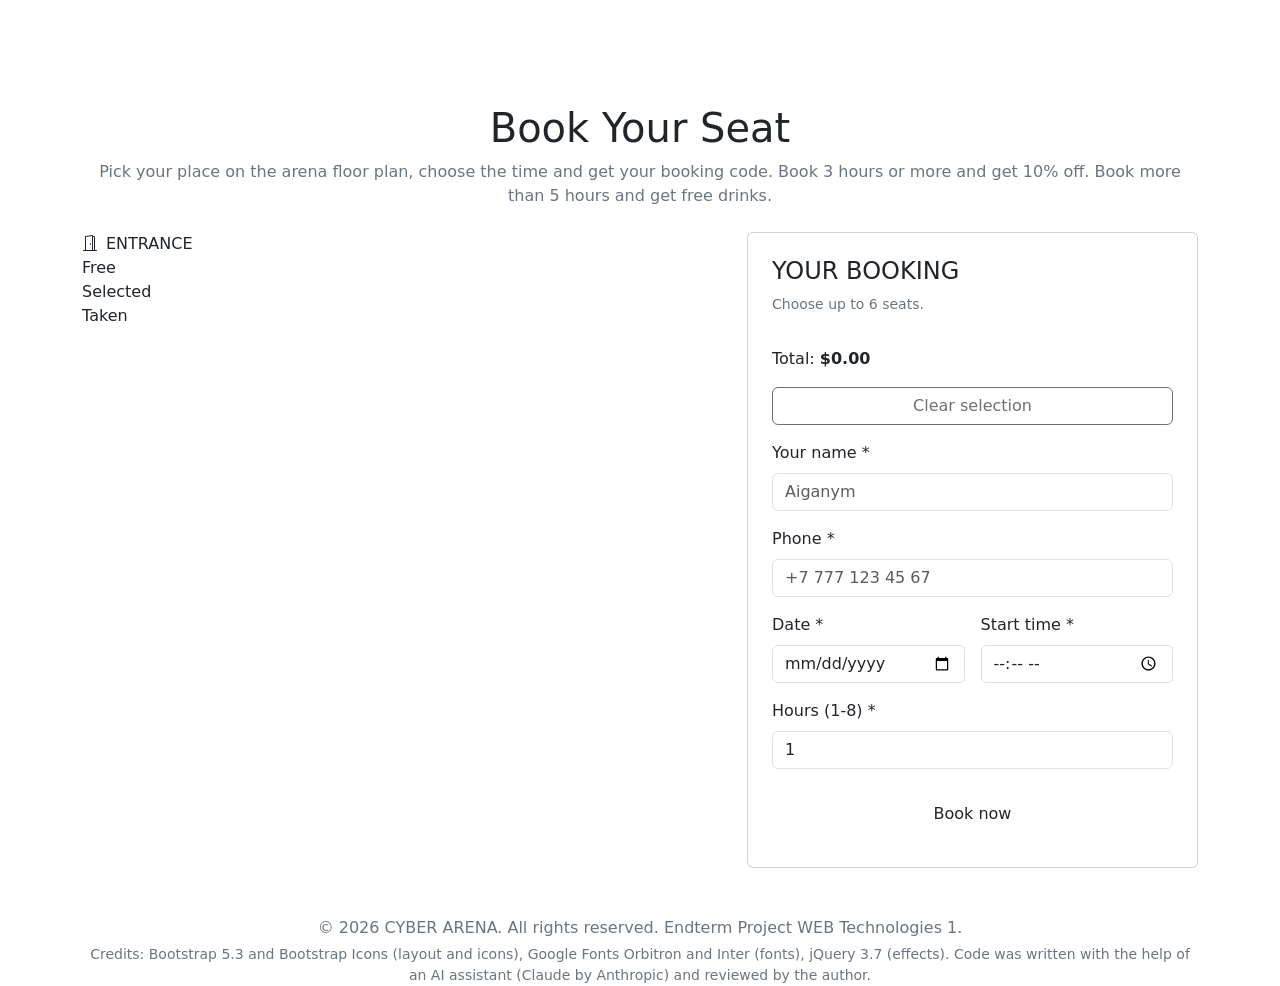
==== booking.html @ 6d7d7fb3 "Add files via upload Endterm: add booking, contact, photos" ====
<!DOCTYPE html>
<html lang="en">
<head>
  <meta charset="UTF-8">
  <meta name="viewport" content="width=device-width, initial-scale=1.0">
  <title>CYBER ARENA — Book a Seat</title>
  <link href="https://cdn.jsdelivr.net/npm/bootstrap@5.3.0/dist/css/bootstrap.min.css" rel="stylesheet">
  <link href="https://cdn.jsdelivr.net/npm/bootstrap-icons@1.10.0/font/bootstrap-icons.css" rel="stylesheet">
  <link rel="stylesheet" href="css/style.css">
</head>
<body>

  <header>
    <nav class="navbar navbar-expand-lg navbar-dark sticky-top" aria-label="Main">
      <div class="container">
        <a class="navbar-brand" href="index.html"><i class="bi bi-controller me-2" aria-hidden="true"></i>CYBER ARENA</a>
        <button class="navbar-toggler" type="button" data-bs-toggle="collapse" data-bs-target="#navbarNav" aria-controls="navbarNav" aria-expanded="false" aria-label="Toggle navigation">
          <span class="navbar-toggler-icon"></span>
        </button>
        <div class="collapse navbar-collapse" id="navbarNav">
          <ul class="navbar-nav ms-auto">
            <li class="nav-item"><a class="nav-link" href="index.html">Home</a></li>
            <li class="nav-item"><a class="nav-link" href="register.html">Register &amp; Pricing</a></li>
            <li class="nav-item"><a class="nav-link active" href="booking.html" aria-current="page">Book a Seat</a></li>
            <li class="nav-item"><a class="nav-link" href="contact.html">Contact</a></li>
          </ul>
        </div>
      </div>
    </nav>
  </header>

  <main class="container my-5">
    <h1 class="page-title text-center mb-2">Book Your Seat</h1>
    <p class="text-center text-secondary mb-4">Pick your place on the arena floor plan, choose the time and get your booking code. Book 3 hours or more and get 10% off. Book more than 5 hours and get free drinks.</p>

    <div class="row g-4">
      <div class="col-12 col-lg-7">
        <div class="floor-plan">
          <div class="entrance"><i class="bi bi-door-open me-2" aria-hidden="true"></i>ENTRANCE</div>
          <div id="seatMap"></div>
          <ul class="legend list-unstyled" aria-label="Legend">
            <li><span class="legend-box"></span> Free</li>
            <li><span class="legend-box selected"></span> Selected</li>
            <li><span class="legend-box taken"></span> Taken</li>
          </ul>
        </div>
        <p class="seat-error" id="seatError" role="alert"></p>
      </div>

      <div class="col-12 col-lg-5">
        <div class="card custom-card p-4 sticky-panel">
          <h2 class="h4 text-uppercase">Your booking</h2>
          <p class="small text-secondary" id="seatMessage" role="status">Choose up to 6 seats.</p>
          <ul class="summary-list list-unstyled" id="summaryList"></ul>
          <p class="discount-row" id="discountRow" hidden><i class="bi bi-stars me-1" aria-hidden="true"></i>10% discount for 3 hours or more is applied</p>
          <p class="perk-row" id="perkRow" hidden><i class="bi bi-cup-hot me-1" aria-hidden="true"></i>More than 5 hours: free drinks (tea, coffee or soda) for every player and a snack combo are included!</p>
          <p class="total-row">Total: <del class="old-price" id="oldTotal" hidden></del> <strong id="total">$0.00</strong> <span class="save-badge" id="saveBadge" hidden>-10%</span></p>
          <button type="button" class="btn btn-outline-neon mb-3" id="clearSeats" disabled>Clear selection</button>

          <div class="alert alert-neon" id="successMessage" role="status" style="display:none"></div>

          <form id="bookingForm" action="#" method="POST" novalidate>
            <div class="row g-3">
              <div class="col-12">
                <label for="fullName" class="form-label">Your name *</label>
                <input type="text" class="form-control" id="fullName" name="fullName" placeholder="Aiganym" autocomplete="name" aria-describedby="err-fullName">
                <div class="invalid-feedback" id="err-fullName"></div>
              </div>
              <div class="col-12">
                <label for="phone" class="form-label">Phone *</label>
                <input type="tel" class="form-control" id="phone" name="phone" placeholder="+7 777 123 45 67" autocomplete="tel" aria-describedby="err-phone">
                <div class="invalid-feedback" id="err-phone"></div>
              </div>
              <div class="col-12 col-sm-6">
                <label for="date" class="form-label">Date *</label>
                <input type="date" class="form-control" id="date" name="date" aria-describedby="err-date">
                <div class="invalid-feedback" id="err-date"></div>
              </div>
              <div class="col-12 col-sm-6">
                <label for="time" class="form-label">Start time *</label>
                <input type="time" class="form-control" id="time" name="time" aria-describedby="err-time">
                <div class="invalid-feedback" id="err-time"></div>
              </div>
              <div class="col-12">
                <label for="hours" class="form-label">Hours (1-8) *</label>
                <input type="number" class="form-control" id="hours" name="hours" value="1" inputmode="numeric" aria-describedby="err-hours">
                <div class="invalid-feedback" id="err-hours"></div>
              </div>
              <div class="col-12">
                <button type="submit" class="btn btn-pink w-100 py-3">Book now</button>
              </div>
            </div>
          </form>
        </div>
      </div>
    </div>
  </main>

  <footer class="text-center text-secondary">
    <div class="container">
      <p class="mb-1">&copy; 2026 CYBER ARENA. All rights reserved. Endterm Project WEB Technologies 1.</p>
      <p class="small mb-0">Credits: Bootstrap 5.3 and Bootstrap Icons (layout and icons), Google Fonts Orbitron and Inter (fonts), jQuery 3.7 (effects). Code was written with the help of an AI assistant (Claude by Anthropic) and reviewed by the author.</p>
    </div>
  </footer>

  <script src="https://cdn.jsdelivr.net/npm/bootstrap@5.3.0/dist/js/bootstrap.bundle.min.js"></script>
  <script src="https://code.jquery.com/jquery-3.7.1.min.js"></script>
  <script src="js/data.js"></script>
  <script src="js/validation.js"></script>
  <script src="js/seatmap.js"></script>
  <script src="js/effects.js"></script>
</body>
</html>
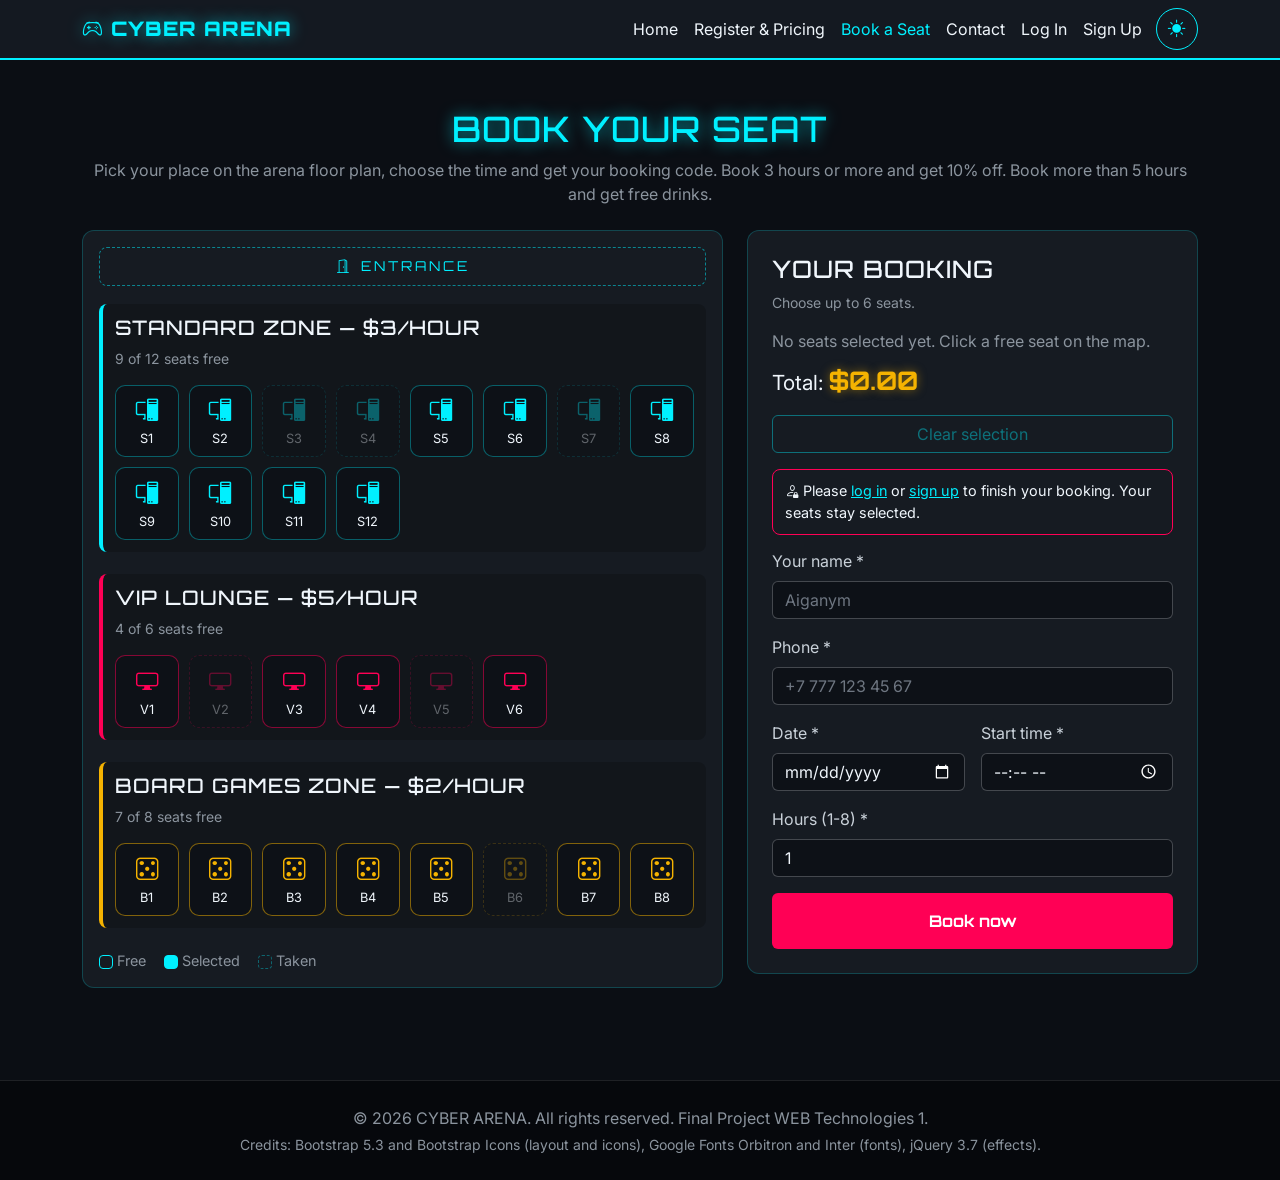
==== commit 91dc7773: "Final project: themes, login, profile, folders" ====
--- a/booking.html
+++ b/booking.html
@@ -1,28 +1,34 @@
 <!DOCTYPE html>
-<html lang="en">
+<html lang="en" data-bs-theme="dark">
 <head>
   <meta charset="UTF-8">
   <meta name="viewport" content="width=device-width, initial-scale=1.0">
   <title>CYBER ARENA — Book a Seat</title>
   <link href="https://cdn.jsdelivr.net/npm/bootstrap@5.3.0/dist/css/bootstrap.min.css" rel="stylesheet">
-  <link href="https://cdn.jsdelivr.net/npm/bootstrap-icons@1.10.0/font/bootstrap-icons.css" rel="stylesheet">
+  <link href="https://cdn.jsdelivr.net/npm/bootstrap-icons@1.11.3/font/bootstrap-icons.css" rel="stylesheet">
   <link rel="stylesheet" href="css/style.css">
+  <script src="js/theme.js"></script>
 </head>
 <body>
 
   <header>
-    <nav class="navbar navbar-expand-lg navbar-dark sticky-top" aria-label="Main">
+    <nav class="navbar navbar-expand-lg sticky-top" aria-label="Main">
       <div class="container">
         <a class="navbar-brand" href="index.html"><i class="bi bi-controller me-2" aria-hidden="true"></i>CYBER ARENA</a>
         <button class="navbar-toggler" type="button" data-bs-toggle="collapse" data-bs-target="#navbarNav" aria-controls="navbarNav" aria-expanded="false" aria-label="Toggle navigation">
           <span class="navbar-toggler-icon"></span>
         </button>
         <div class="collapse navbar-collapse" id="navbarNav">
-          <ul class="navbar-nav ms-auto">
+          <ul class="navbar-nav ms-auto align-items-lg-center">
             <li class="nav-item"><a class="nav-link" href="index.html">Home</a></li>
             <li class="nav-item"><a class="nav-link" href="register.html">Register &amp; Pricing</a></li>
-            <li class="nav-item"><a class="nav-link active" href="booking.html" aria-current="page">Book a Seat</a></li>
+            <li class="nav-item"><a class="nav-link active" aria-current="page" href="booking.html">Book a Seat</a></li>
             <li class="nav-item"><a class="nav-link" href="contact.html">Contact</a></li>
+            <li class="nav-item" data-auth="guest"><a class="nav-link" href="login.html">Log In</a></li>
+            <li class="nav-item" data-auth="guest"><a class="nav-link" href="signup.html">Sign Up</a></li>
+            <li class="nav-item" data-auth="user" hidden><a class="nav-link" href="profile.html"><i class="bi bi-person-circle me-1" aria-hidden="true"></i><span id="navUserName"></span> <span class="badge nav-count" id="navCount" hidden>0</span></a></li>
+            <li class="nav-item" data-auth="user" hidden><button type="button" class="nav-link" id="logoutBtn">Log Out</button></li>
+            <li class="nav-item"><button type="button" class="theme-toggle" id="themeToggle" aria-label="Switch to light mode" title="Light mode"><i class="bi bi-sun-fill" aria-hidden="true"></i></button></li>
           </ul>
         </div>
       </div>
@@ -59,7 +65,9 @@
 
           <div class="alert alert-neon" id="successMessage" role="status" style="display:none"></div>
 
-          <form id="bookingForm" action="#" method="POST" novalidate>
+          <p class="login-notice" id="loginNotice" tabindex="-1" role="alert" hidden><i class="bi bi-person-lock me-1" aria-hidden="true"></i>Please <a href="login.html">log in</a> or <a href="signup.html">sign up</a> to finish your booking. Your seats stay selected.</p>
+
+          <form id="bookingForm" novalidate>
             <div class="row g-3">
               <div class="col-12">
                 <label for="fullName" class="form-label">Your name *</label>
@@ -98,14 +106,16 @@
 
   <footer class="text-center text-secondary">
     <div class="container">
-      <p class="mb-1">&copy; 2026 CYBER ARENA. All rights reserved. Endterm Project WEB Technologies 1.</p>
-      <p class="small mb-0">Credits: Bootstrap 5.3 and Bootstrap Icons (layout and icons), Google Fonts Orbitron and Inter (fonts), jQuery 3.7 (effects). Code was written with the help of an AI assistant (Claude by Anthropic) and reviewed by the author.</p>
+      <p class="mb-1">&copy; 2026 CYBER ARENA. All rights reserved. Final Project WEB Technologies 1.</p>
+      <p class="small mb-0">Credits: Bootstrap 5.3 and Bootstrap Icons (layout and icons), Google Fonts Orbitron and Inter (fonts), jQuery 3.7 (effects). </p>
     </div>
   </footer>
 
   <script src="https://cdn.jsdelivr.net/npm/bootstrap@5.3.0/dist/js/bootstrap.bundle.min.js"></script>
   <script src="https://code.jquery.com/jquery-3.7.1.min.js"></script>
+  <script src="js/storage.js"></script>
   <script src="js/data.js"></script>
+  <script src="js/auth.js"></script>
   <script src="js/validation.js"></script>
   <script src="js/seatmap.js"></script>
   <script src="js/effects.js"></script>
--- a/css/style.css
+++ b/css/style.css
@@ -0,0 +1,1017 @@
+@import url('https://fonts.googleapis.com/css2?family=Inter:wght@300;400;600&family=Orbitron:wght@700;900&display=swap');
+
+/* ===== Theme tokens: dark (default) and light ===== */
+:root {
+  color-scheme: dark;
+  --bg: #0b0e14;
+  --card-bg: #161b22;
+  --surface: #0d1117;
+  --surface-2: #1f2633;
+  --footer-bg: #06080c;
+  --text: #f0f6fc;
+  --text-soft: #c9d1d9;
+  --muted: #8b949e;
+  --placeholder: #6e7681;
+  --accent: #00f0ff;
+  --accent-rgb: 0, 240, 255;
+  --on-accent: #0b0e14;
+  --accent-pink: #ff0055;
+  --pink-rgb: 255, 0, 85;
+  --pink-hover: #e0004c;
+  --gold: #f5b301;
+  --gold-rgb: 245, 179, 1;
+  --error-text: #ff6b8f;
+  --line: rgba(255, 255, 255, 0.1);
+  --line-strong: rgba(255, 255, 255, 0.2);
+  --zone-bg: rgba(0, 0, 0, 0.2);
+  --nav-bg: rgba(22, 27, 34, 0.95);
+  --hero-top: rgba(11, 14, 20, 0.75);
+  --hero-bottom: rgba(11, 14, 20, 1);
+  --glow-text: 0 0 15px rgba(0, 240, 255, 0.6);
+  --glow-gold: 0 0 10px rgba(245, 179, 1, 0.5);
+}
+
+[data-bs-theme="light"] {
+  color-scheme: light;
+  --bg: #f4f7fb;
+  --card-bg: #ffffff;
+  --surface: #ffffff;
+  --surface-2: #e6edf5;
+  --footer-bg: #e6edf5;
+  --text: #14202e;
+  --text-soft: #2d3b4d;
+  --muted: #4f5d70;
+  --placeholder: #66748a;
+  --accent: #00718a;
+  --accent-rgb: 0, 113, 138;
+  --on-accent: #ffffff;
+  --accent-pink: #d6004a;
+  --pink-rgb: 214, 0, 74;
+  --pink-hover: #b30040;
+  --gold: #8a5a00;
+  --gold-rgb: 138, 90, 0;
+  --error-text: #b4003c;
+  --line: rgba(20, 32, 46, 0.14);
+  --line-strong: rgba(20, 32, 46, 0.35);
+  --zone-bg: rgba(20, 32, 46, 0.04);
+  --nav-bg: rgba(255, 255, 255, 0.96);
+  --hero-top: rgba(244, 247, 251, 0.82);
+  --hero-bottom: rgba(244, 247, 251, 1);
+  --glow-text: none;
+  --glow-gold: none;
+}
+
+body {
+  background-color: var(--bg);
+  color: var(--text);
+  font-family: 'Inter', sans-serif;
+  margin: 0;
+  padding: 0;
+}
+
+h1, h2, h3, .navbar-brand {
+  font-family: 'Orbitron', sans-serif;
+  text-transform: uppercase;
+  letter-spacing: 1px;
+}
+
+/* Navigation */
+.navbar {
+  background-color: var(--nav-bg) !important;
+  border-bottom: 2px solid var(--accent);
+}
+
+.navbar-brand {
+  color: var(--accent) !important;
+  font-weight: 900;
+  text-shadow: var(--glow-text);
+}
+
+.nav-link {
+  color: var(--text) !important;
+  transition: color 0.3s ease;
+}
+
+.nav-link:hover, .nav-link.active {
+  color: var(--accent) !important;
+}
+
+/* Hero Section */
+.hero-section {
+  padding: 80px 0 60px;
+  background: linear-gradient(180deg, var(--hero-top) 0%, var(--hero-bottom) 100%),
+              url('../images/arena.jpg') center / cover no-repeat;
+  text-align: center;
+}
+
+.hero-title {
+  color: var(--accent);
+  text-shadow: var(--glow-text);
+  font-size: 1.5rem; 
+}
+
+
+.disciplines-grid {
+  display: grid;
+  grid-template-columns: 1fr;
+  gap: 1.5rem;
+}
+
+@media (min-width: 768px) {
+  .disciplines-grid {
+    grid-template-columns: repeat(3, 1fr);
+  }
+}
+
+/* Cards */
+.custom-card {
+  border-radius: 12px;
+  color:var(--text);
+  background-color: var(--card-bg);
+  border: 1px solid rgba(var(--accent-rgb), 0.2);
+  border-radius: 12px;
+  transition: transform 0.3s ease, border-color 0.3s ease, box-shadow 0.3s ease;
+}
+
+.custom-card:hover {
+  transform: translateY(-5px);
+  border-color: var(--accent);
+  box-shadow: 0 0 15px rgba(var(--accent-rgb), 0.3);
+}
+
+/* Table */
+.custom-table {
+  background-color: var(--card-bg);
+  color: var(--text);
+  border-color: var(--line);
+}
+
+.custom-table th {
+  background-color: var(--surface-2);
+  color: var(--accent);
+  border-bottom: 2px solid var(--accent);
+}
+
+.custom-table td {
+  background-color: var(--card-bg);
+  color: var(--text);
+  vertical-align: middle;
+}
+
+/* Buttons */
+.btn-neon {
+  background-color: transparent;
+  color: var(--accent);
+  border: 2px solid var(--accent);
+  font-family: 'Orbitron', sans-serif;
+  font-weight: 700;
+  padding: 10px 24px;
+  transition: all 0.3s ease;
+  width: 100%;      
+  margin-top: 10px;
+}
+
+.btn-neon:hover {
+  background-color: var(--accent);
+  color: var(--on-accent);
+  box-shadow: 0 0 15px rgba(var(--accent-rgb), 0.8);
+}
+
+.btn-pink {
+  background-color: var(--accent-pink);
+  color: #fff;
+  border: none;
+  font-family: 'Orbitron', sans-serif;
+  font-weight: 700;
+  transition: all 0.3s ease;
+}
+
+.btn-pink:hover {
+  background-color: var(--pink-hover);
+  box-shadow: 0 0 15px rgba(var(--pink-rgb), 0.6);
+  color: #fff;
+}
+
+/* Form Controls */
+.form-control, .form-select {
+  background-color: var(--surface);
+  border: 1px solid var(--line-strong);
+  color: var(--text);
+}
+
+.form-control:focus, .form-select:focus {
+  background-color: var(--surface);
+  color: var(--text);
+  border-color: var(--accent);
+  box-shadow: 0 0 8px rgba(var(--accent-rgb), 0.5);
+}
+
+/* Footer */
+footer {
+  background-color: var(--footer-bg);
+  border-top: 1px solid var(--line);
+  padding: 25px 0;
+  margin-top: 60px;
+}
+
+@media (min-width: 576px) {
+  .hero-title {
+    font-size: 2rem;
+  }
+}
+
+@media (min-width: 768px) {
+  .hero-title {
+    font-size: 2.8rem;
+  }
+  .btn-neon {
+    width: auto;
+    margin-top: 0;
+  }
+}
+/* ===== Endterm additions ===== */
+:focus-visible,
+a:focus-visible,
+button:focus-visible,
+.btn:focus-visible,
+.nav-link:focus-visible,
+.navbar-brand:focus-visible,
+.navbar-toggler:focus-visible {
+  outline: 3px solid var(--accent) !important;
+  outline-offset: 3px;
+}
+
+.page-title {
+  font-size: 1.6rem;
+  color: var(--accent);
+  text-shadow: var(--glow-text);
+}
+
+@media (min-width: 768px) {
+  .page-title {
+    font-size: 2.2rem;
+  }
+}
+
+.hero-buttons {
+  display: flex;
+  flex-direction: column;
+  gap: 10px;
+  align-items: center;
+}
+
+.hero-buttons .btn-neon {
+  max-width: 320px;
+  margin-top: 0;
+}
+
+@media (min-width: 768px) {
+  .hero-buttons {
+    flex-direction: row;
+    justify-content: center;
+  }
+}
+
+/* Countdown */
+.countdown-title {
+  color: var(--text);
+  margin-bottom: 12px;
+}
+
+.countdown-boxes {
+  display: flex;
+  justify-content: center;
+  gap: 10px;
+}
+
+.countdown-boxes div {
+  min-width: 68px;
+  padding: 10px 6px;
+  background: var(--card-bg);
+  border: 1px solid rgba(var(--accent-rgb), 0.4);
+  border-radius: 10px;
+  box-shadow: 0 0 12px rgba(var(--accent-rgb), 0.2);
+}
+
+.countdown-boxes span {
+  display: block;
+  font-family: 'Orbitron', sans-serif;
+  font-size: 1.6rem;
+  color: var(--accent);
+}
+
+.countdown-boxes small {
+  color: var(--muted);
+}
+
+/* Table, search, empty state */
+.btn-outline-neon {
+  background: transparent;
+  color: var(--accent);
+  border: 1px solid var(--accent);
+}
+
+.btn-outline-neon:hover:not(:disabled) {
+  background: var(--accent);
+  color: var(--on-accent);
+}
+
+.btn-outline-neon:disabled {
+  opacity: 0.4;
+  color: var(--accent);
+  border-color: var(--accent);
+}
+
+.form-label {
+  color: var(--text-soft);
+}
+
+.form-control::placeholder {
+  color: var(--placeholder);
+}
+
+.progress {
+  height: 8px;
+  background: var(--surface);
+}
+
+.progress-bar {
+  background: var(--accent);
+}
+
+.empty-state {
+  text-align: center;
+  padding: 30px 10px;
+  color: var(--muted);
+  border: 1px dashed rgba(var(--accent-rgb), 0.35);
+  border-radius: 12px;
+}
+
+.empty-state[hidden] {
+  display: none;
+}
+
+/* FAQ accordion */
+.faq {
+  max-width: 800px;
+  margin: 0 auto;
+}
+
+.faq-item {
+  margin-bottom: 10px;
+  background: var(--card-bg);
+  border: 1px solid rgba(var(--accent-rgb), 0.2);
+  border-radius: 10px;
+}
+
+.faq-question {
+  display: flex;
+  justify-content: space-between;
+  align-items: center;
+  width: 100%;
+  padding: 14px 16px;
+  background: transparent;
+  border: 0;
+  color: var(--text);
+  font-weight: 600;
+  text-align: left;
+}
+
+.faq-question:hover {
+  color: var(--accent);
+}
+
+.faq-question[aria-expanded="true"] i {
+  transform: rotate(180deg);
+}
+
+.faq-answer {
+  display: none;
+  padding: 0 16px;
+  color: var(--muted);
+}
+
+/* Forms */
+.form-check-input {
+  background-color: var(--surface);
+  border-color: var(--line-strong);
+}
+
+.form-check-input:checked {
+  background-color: var(--accent);
+  border-color: var(--accent);
+}
+
+.invalid-feedback {
+  color: var(--error-text);
+}
+
+.form-control.is-invalid, .form-select.is-invalid, .form-check-input.is-invalid {
+  border-color: var(--accent-pink);
+  background-color: var(--surface);
+}
+
+.form-control.is-invalid:focus, .form-select.is-invalid:focus {
+  box-shadow: 0 0 8px rgba(var(--pink-rgb), 0.6);
+}
+
+.form-control.is-valid, .form-select.is-valid {
+  border-color: var(--accent);
+  background-color: var(--surface);
+}
+
+.alert-neon {
+  background: rgba(var(--accent-rgb), 0.1);
+  border: 1px solid var(--accent);
+  color: var(--text);
+}
+
+input[type="date"], input[type="time"] {
+  color-scheme: inherit;
+}
+
+/* Seat map */
+.floor-plan {
+  padding: 16px;
+  background: var(--card-bg);
+  border: 1px solid rgba(var(--accent-rgb), 0.2);
+  border-radius: 12px;
+}
+
+.entrance {
+  margin-bottom: 18px;
+  padding: 8px;
+  text-align: center;
+  font-family: 'Orbitron', sans-serif;
+  font-size: 0.85rem;
+  letter-spacing: 3px;
+  color: var(--accent);
+  border: 1px dashed rgba(var(--accent-rgb), 0.5);
+  border-radius: 8px;
+}
+
+.zone-block {
+  margin-bottom: 22px;
+  padding: 12px;
+  border-left: 4px solid var(--accent);
+  background: var(--zone-bg);
+  border-radius: 8px;
+}
+
+.zone-block.zone-vip {
+  border-left-color: var(--accent-pink);
+}
+
+.zone-block.zone-board {
+  border-left-color: var(--gold);
+}
+
+.seat-grid {
+  display: grid;
+  grid-template-columns: repeat(auto-fill, minmax(62px, 1fr));
+  gap: 10px;
+}
+
+.seat {
+  display: flex;
+  flex-direction: column;
+  align-items: center;
+  gap: 2px;
+  padding: 8px 4px;
+  background: var(--surface);
+  color: var(--text);
+  border: 1px solid rgba(var(--accent-rgb), 0.35);
+  border-radius: 10px;
+  font-size: 0.8rem;
+  transition: transform 0.2s ease, box-shadow 0.2s ease, border-color 0.2s ease;
+}
+
+.seat i {
+  font-size: 1.4rem;
+  color: var(--accent);
+}
+
+.zone-vip .seat {
+  border-color: rgba(var(--pink-rgb), 0.5);
+}
+
+.zone-vip .seat i {
+  color: var(--accent-pink);
+}
+
+.zone-board .seat {
+  border-color: rgba(var(--gold-rgb), 0.5);
+}
+
+.zone-board .seat i {
+  color: var(--gold);
+}
+
+.seat:hover:not(.taken) {
+  transform: translateY(-3px);
+  box-shadow: 0 0 12px rgba(var(--accent-rgb), 0.5);
+}
+
+.seat.selected {
+  background: var(--accent);
+  color: var(--on-accent);
+  font-weight: 700;
+}
+
+.seat.selected i {
+  color: var(--on-accent);
+}
+
+.seat.taken {
+  opacity: 0.35;
+  border-style: dashed;
+  cursor: not-allowed;
+}
+
+.legend {
+  display: flex;
+  gap: 18px;
+  margin: 0;
+  color: var(--muted);
+  font-size: 0.9rem;
+}
+
+.legend-box {
+  display: inline-block;
+  width: 14px;
+  height: 14px;
+  vertical-align: middle;
+  border: 1px solid var(--accent);
+  border-radius: 4px;
+}
+
+.legend-box.selected {
+  background: var(--accent);
+}
+
+.legend-box.taken {
+  opacity: 0.35;
+  border-style: dashed;
+}
+
+.seat-error {
+  min-height: 24px;
+  margin: 8px 0 0;
+  color: var(--error-text);
+}
+
+.sticky-panel {
+  position: static;
+}
+
+@media (min-width: 992px) {
+  .sticky-panel {
+    position: sticky;
+    top: 90px;
+  }
+}
+
+.summary-list {
+  margin-bottom: 8px;
+}
+
+.summary-item {
+  display: flex;
+  justify-content: space-between;
+  align-items: center;
+  padding: 6px 0;
+  border-bottom: 1px solid var(--line);
+}
+
+.remove-seat {
+  background: transparent;
+  border: 0;
+  color: var(--accent-pink);
+  padding: 2px 6px;
+  border-radius: 6px;
+}
+
+.remove-seat:hover {
+  background: rgba(var(--pink-rgb), 0.15);
+}
+
+.discount-row {
+  color: var(--accent);
+  font-size: 0.9rem;
+}
+
+.total-row {
+  font-size: 1.3rem;
+}
+
+.total-row strong {
+  color: var(--gold);
+  font-family: 'Orbitron', sans-serif;
+}
+
+/* Tournament table as stacked cards on phones */
+@media (max-width: 575.98px) {
+  .custom-table thead {
+    position: absolute;
+    width: 1px;
+    height: 1px;
+    overflow: hidden;
+    clip: rect(0 0 0 0);
+  }
+
+  .custom-table, .custom-table tbody, .custom-table tr, .custom-table td {
+    display: block;
+    width: 100%;
+  }
+
+  .custom-table tr {
+    margin-bottom: 14px;
+    border: 1px solid rgba(var(--accent-rgb), 0.3);
+    border-radius: 10px;
+    overflow: hidden;
+  }
+
+  .custom-table td {
+    display: flex;
+    justify-content: space-between;
+    align-items: center;
+    gap: 12px;
+    text-align: right;
+    border-width: 0 0 1px;
+  }
+
+  .custom-table td::before {
+    content: attr(data-label);
+    color: var(--accent);
+    font-size: 0.8rem;
+    text-transform: uppercase;
+    text-align: left;
+  }
+
+  .custom-table td > div {
+    min-width: 120px;
+  }
+}
+
+.card-photo {
+  width: 100%;
+  height: 170px;
+  margin-bottom: 14px;
+  object-fit: cover;
+  border-radius: 8px;
+}
+
+.hero-section .lead {
+  color: var(--text-soft) !important;
+}
+
+/* Old price, new price, perks */
+.old-price {
+  color: var(--muted);
+  font-size: 1rem;
+  text-decoration: line-through;
+  text-decoration-color: var(--accent-pink);
+  text-decoration-thickness: 2px;
+}
+
+.total-row strong {
+  font-size: 1.6rem;
+  text-shadow: var(--glow-gold);
+}
+
+.save-badge {
+  display: inline-block;
+  padding: 2px 8px;
+  border-radius: 10px;
+  background: var(--accent-pink);
+  color: #fff;
+  font-size: 0.8rem;
+  font-weight: 700;
+  vertical-align: middle;
+}
+
+.perk-row {
+  padding: 8px 10px;
+  border: 1px dashed var(--gold);
+  border-radius: 8px;
+  color: var(--gold);
+  font-size: 0.9rem;
+}
+
+/* Contact page */
+.info-card {
+  height: 100%;
+}
+
+.info-list {
+  padding: 0;
+  margin: 0;
+  list-style: none;
+}
+
+.info-list li {
+  display: flex;
+  gap: 10px;
+  padding: 8px 0;
+  border-bottom: 1px solid var(--line);
+}
+
+.info-list i {
+  color: var(--accent);
+}
+
+.hours-table {
+  width: 100%;
+}
+
+.hours-table td {
+  padding: 6px 0;
+  border-bottom: 1px solid var(--line);
+}
+
+.hours-table td:last-child {
+  text-align: right;
+  color: var(--accent);
+}
+
+.map-frame {
+  display: block;
+  width: 100%;
+  height: 340px;
+  border: 0;
+  border-radius: 12px;
+}
+
+/* ===== Final additions ===== */
+body {
+  transition: background-color 0.3s ease, color 0.3s ease;
+}
+
+.text-secondary {
+  color: var(--muted) !important;
+}
+
+.text-accent {
+  color: var(--accent) !important;
+}
+
+.text-gold {
+  color: var(--gold) !important;
+}
+
+footer {
+  color: var(--muted);
+}
+
+/* Navigation: account, counter, theme toggle */
+.navbar .nav-link {
+  background: transparent;
+  border: 0;
+}
+
+.nav-count {
+  min-width: 22px;
+  padding: 3px 6px;
+  border-radius: 10px;
+  background: var(--accent-pink);
+  color: #fff;
+  font-size: 0.75rem;
+  font-weight: 700;
+}
+
+.nav-count.pulse {
+  animation: pulse 0.4s ease;
+}
+
+@keyframes pulse {
+  50% {
+    transform: scale(1.35);
+  }
+}
+
+.theme-toggle {
+  display: inline-flex;
+  align-items: center;
+  justify-content: center;
+  width: 42px;
+  height: 42px;
+  margin-left: 6px;
+  background: transparent;
+  color: var(--accent);
+  border: 1px solid var(--accent);
+  border-radius: 50%;
+  font-size: 1.1rem;
+  transition: background-color 0.3s ease, color 0.3s ease, box-shadow 0.3s ease, transform 0.3s ease;
+}
+
+.theme-toggle:hover {
+  background: var(--accent);
+  color: var(--on-accent);
+  box-shadow: 0 0 12px rgba(var(--accent-rgb), 0.6);
+  transform: rotate(20deg);
+}
+
+.navbar-toggler {
+  border-color: var(--line-strong);
+}
+
+/* Favorites heart */
+.fav-btn {
+  background: transparent;
+  border: 0;
+  padding: 4px 8px;
+  border-radius: 8px;
+  color: var(--accent-pink);
+  font-size: 1.3rem;
+  line-height: 1;
+  transition: transform 0.2s ease, background-color 0.2s ease;
+}
+
+.fav-btn:hover {
+  background: rgba(var(--pink-rgb), 0.15);
+  transform: scale(1.15);
+}
+
+.fav-btn[aria-pressed="true"] {
+  color: var(--accent-pink);
+}
+
+.fav-note {
+  min-height: 24px;
+}
+
+.fav-note a {
+  color: var(--accent);
+}
+
+/* Table rows and generic hover */
+.custom-table tbody tr {
+  transition: background-color 0.2s ease;
+}
+
+.custom-table tbody tr:hover td {
+  background-color: rgba(var(--accent-rgb), 0.1);
+}
+
+.faq-item {
+  transition: border-color 0.3s ease, box-shadow 0.3s ease;
+}
+
+.faq-item:hover {
+  border-color: var(--accent);
+  box-shadow: 0 0 12px rgba(var(--accent-rgb), 0.2);
+}
+
+.btn-pink:focus-visible,
+.btn-neon:focus-visible {
+  outline-offset: 4px;
+}
+
+.btn-outline-neon {
+  transition: background-color 0.3s ease, color 0.3s ease, box-shadow 0.3s ease;
+}
+
+.btn-outline-neon:hover:not(:disabled) {
+  box-shadow: 0 0 12px rgba(var(--accent-rgb), 0.5);
+}
+
+.btn-outline-pink {
+  background: transparent;
+  color: var(--accent-pink);
+  border: 1px solid var(--accent-pink);
+  transition: background-color 0.3s ease, color 0.3s ease;
+}
+
+.btn-outline-pink:hover {
+  background: var(--accent-pink);
+  color: #fff;
+}
+
+/* Account pages */
+.auth-card {
+  max-width: 480px;
+  margin: 0 auto;
+}
+
+.demo-note {
+  padding: 10px 12px;
+  border: 1px dashed var(--gold);
+  border-radius: 8px;
+  color: var(--gold);
+  font-size: 0.9rem;
+}
+
+.login-notice {
+  padding: 10px 12px;
+  margin-bottom: 14px;
+  border: 1px solid var(--accent-pink);
+  border-radius: 8px;
+  font-size: 0.9rem;
+}
+
+.login-notice a {
+  color: var(--accent);
+}
+
+.avatar {
+  display: flex;
+  align-items: center;
+  justify-content: center;
+  width: 64px;
+  height: 64px;
+  border-radius: 50%;
+  background: var(--accent);
+  color: var(--on-accent);
+  font-family: 'Orbitron', sans-serif;
+  font-size: 1.6rem;
+  font-weight: 900;
+}
+
+.stat-box {
+  padding: 14px;
+  text-align: center;
+  background: var(--surface);
+  border: 1px solid var(--line);
+  border-radius: 10px;
+}
+
+.stat-box strong {
+  display: block;
+  font-family: 'Orbitron', sans-serif;
+  font-size: 1.5rem;
+  color: var(--accent);
+}
+
+.stat-box span {
+  color: var(--muted);
+  font-size: 0.85rem;
+}
+
+.saved-item {
+  display: flex;
+  justify-content: space-between;
+  align-items: flex-start;
+  gap: 12px;
+  padding: 14px;
+  margin-bottom: 12px;
+  background: var(--card-bg);
+  border: 1px solid rgba(var(--accent-rgb), 0.25);
+  border-radius: 10px;
+  transition: border-color 0.3s ease, box-shadow 0.3s ease, transform 0.3s ease;
+}
+
+.saved-item:hover {
+  border-color: var(--accent);
+  box-shadow: 0 0 12px rgba(var(--accent-rgb), 0.2);
+  transform: translateY(-2px);
+}
+
+.saved-item h3 {
+  font-size: 1rem;
+  margin-bottom: 4px;
+}
+
+.saved-item p {
+  margin: 0;
+  color: var(--muted);
+  font-size: 0.9rem;
+}
+
+.saved-item .price {
+  color: var(--gold);
+  font-weight: 700;
+}
+
+.remove-btn {
+  flex-shrink: 0;
+  background: transparent;
+  color: var(--accent-pink);
+  border: 1px solid var(--accent-pink);
+  border-radius: 8px;
+  padding: 6px 10px;
+  transition: background-color 0.3s ease, color 0.3s ease;
+}
+
+.remove-btn:hover {
+  background: var(--accent-pink);
+  color: #fff;
+}
+
+.section-head {
+  display: flex;
+  flex-wrap: wrap;
+  justify-content: space-between;
+  align-items: center;
+  gap: 10px;
+  margin-bottom: 14px;
+}
+
+@media (max-width: 575.98px) {
+  .saved-item {
+    flex-direction: column;
+  }
+
+  .remove-btn {
+    width: 100%;
+  }
+}
